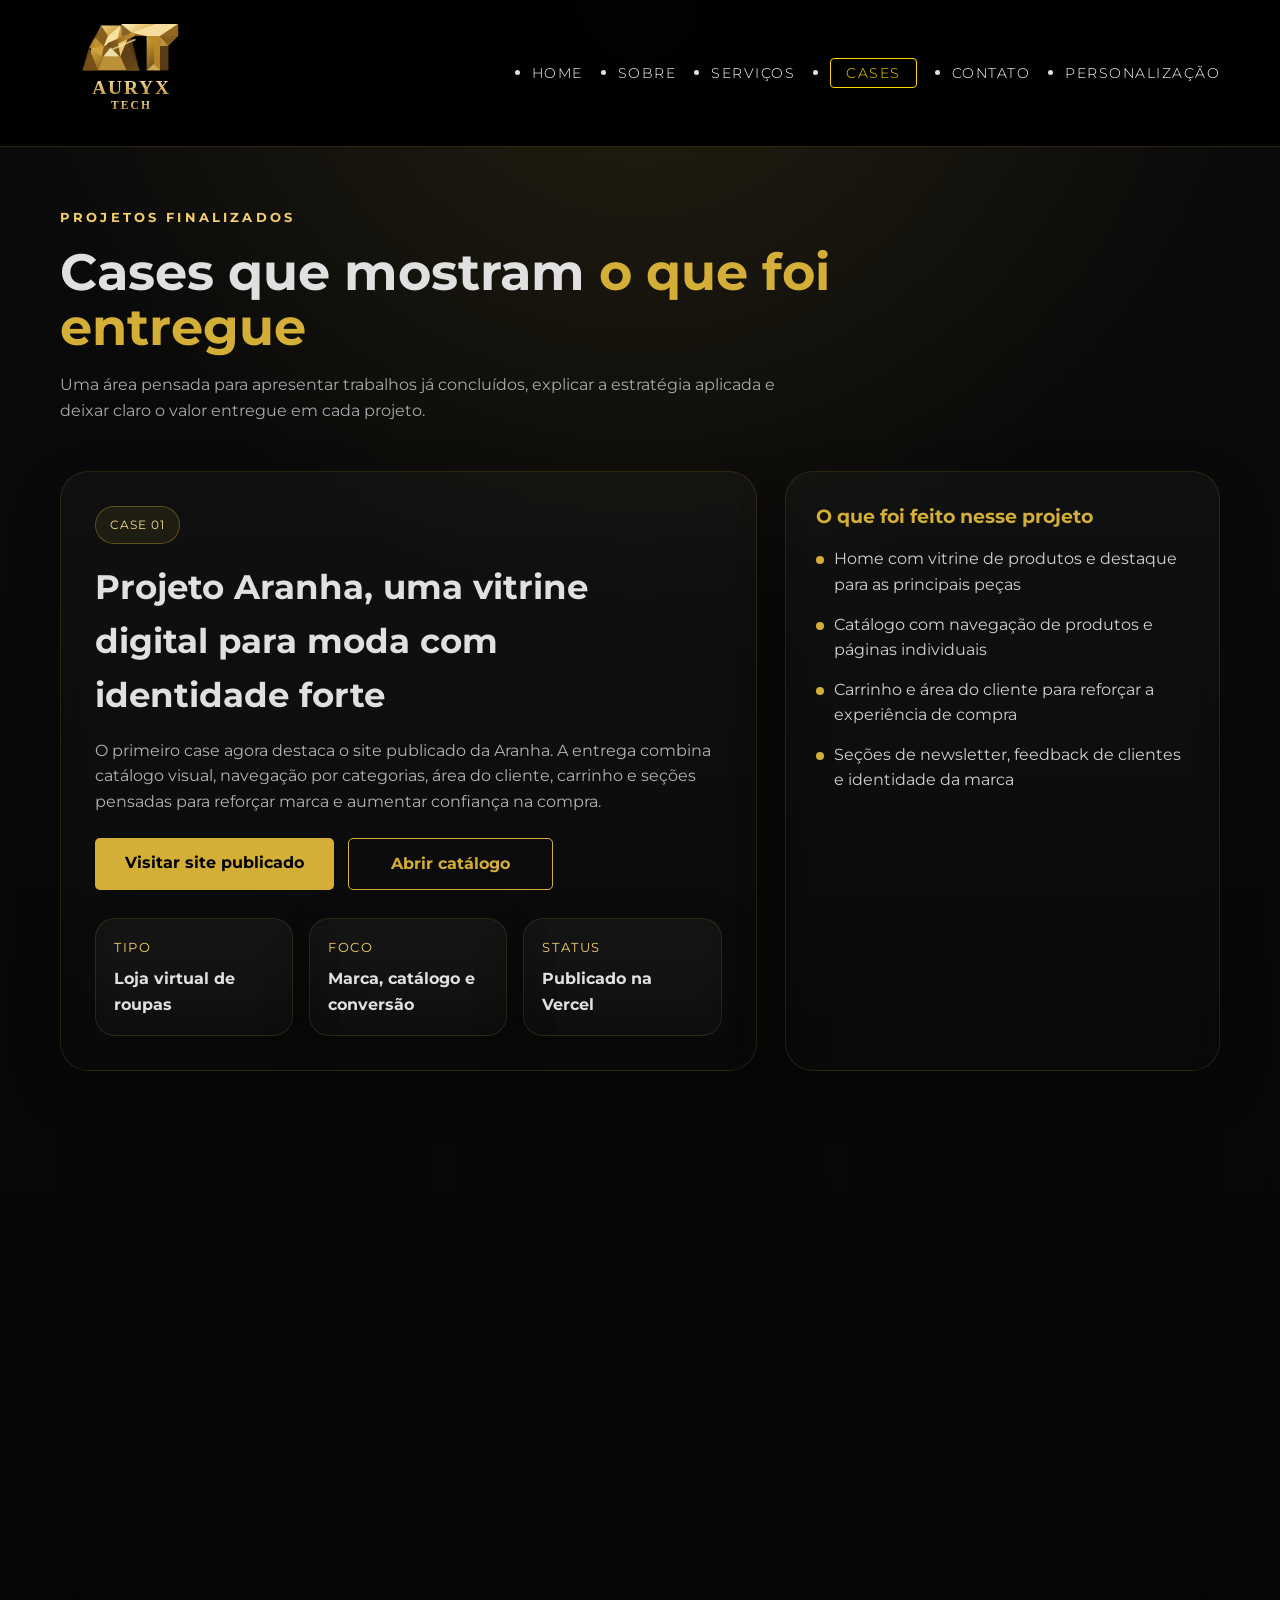
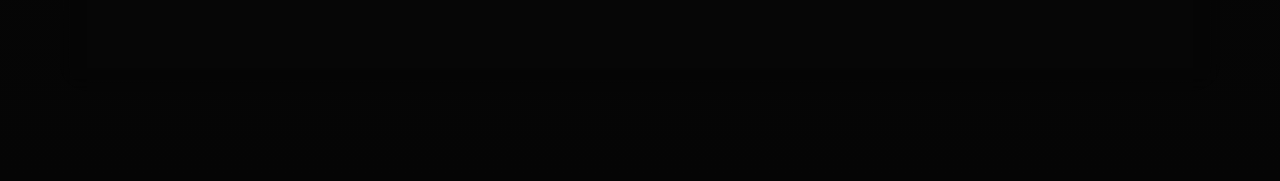
==== pages/cases/index.html @ 58d67da4 "Rebrand site to AuryxTech and add cases page" ====
<!DOCTYPE html>
<html lang="pt-br">
<head>
    <meta charset="UTF-8">
    <meta name="viewport" content="width=device-width, initial-scale=1.0">
    <title>Cases | AuryxTech</title>
    <link rel="stylesheet" href="../../style.css">
    <link rel="stylesheet" href="cases.css">
    <link rel="icon" type="image/svg+xml" href="../../assets/img/auryx-favicon.svg">
</head>
<body>
    <header>
        <nav class="container">
            <a href="../../index.html" class="logo" aria-label="AuryxTech - voltar para a página inicial">
                <img src="../../assets/img/auryx-logo.svg" alt="Logo AuryxTech" class="logo-img logo-full">
            </a>
            <ul class="nav-links">
                <li><a href="../../index.html">Home</a></li>
                <li><a href="../sobre/index.html">Sobre</a></li>
                <li><a href="../servicos/index.html">Serviços</a></li>
                <li><a href="../cases/index.html" class="active">Cases</a></li>
                <li><a href="../contato/index.html">Contato</a></li>
                <li><a href="../personalizacao/index.html">Personalização</a></li>
            </ul>
        </nav>
    </header>

    <main class="container cases-page">
        <section class="cases-hero">
            <p class="eyebrow">Projetos finalizados</p>
            <h1>Cases que mostram <span class="highlight">o que foi entregue</span></h1>
            <p>Uma área pensada para apresentar trabalhos já concluídos, explicar a estratégia aplicada e deixar claro o valor entregue em cada projeto.</p>
        </section>

        <section class="case-featured">
            <div class="case-copy">
                <span class="case-badge">Case 01</span>
                <h2>Projeto Aranha, uma vitrine digital para moda com identidade forte</h2>
                <p>O primeiro case agora destaca o site publicado da Aranha. A entrega combina catálogo visual, navegação por categorias, área do cliente, carrinho e seções pensadas para reforçar marca e aumentar confiança na compra.</p>

                <div class="case-actions">
                    <a href="https://loja-roupas-ashy.vercel.app/" class="btn btn-primary" target="_blank" rel="noopener noreferrer">Visitar site publicado</a>
                    <a href="https://loja-roupas-ashy.vercel.app/pages/catalogo/index.html" class="btn btn-secondary" target="_blank" rel="noopener noreferrer">Abrir catálogo</a>
                </div>

                <div class="case-meta-grid">
                    <div class="meta-card">
                        <small>Tipo</small>
                        <strong>Loja virtual de roupas</strong>
                    </div>
                    <div class="meta-card">
                        <small>Foco</small>
                        <strong>Marca, catálogo e conversão</strong>
                    </div>
                    <div class="meta-card">
                        <small>Status</small>
                        <strong>Publicado na Vercel</strong>
                    </div>
                </div>
            </div>

            <aside class="case-panel">
                <h3>O que foi feito nesse projeto</h3>
                <ul class="case-list">
                    <li>Home com vitrine de produtos e destaque para as principais peças</li>
                    <li>Catálogo com navegação de produtos e páginas individuais</li>
                    <li>Carrinho e área do cliente para reforçar a experiência de compra</li>
                    <li>Seções de newsletter, feedback de clientes e identidade da marca</li>
                </ul>
            </aside>
        </section>

        <section class="case-sections">
            <article class="detail-card">
                <h3>Desafio</h3>
                <p>Criar uma loja online com visual de marca própria, apresentação clara das peças e uma estrutura que passasse mais valor percebido do que uma página simples de produtos soltos.</p>
            </article>

            <article class="detail-card">
                <h3>Solução aplicada</h3>
                <p>Foi desenvolvida uma experiência com foco em moda: hero forte, categorias, destaques, páginas de produto, catálogo, área do cliente e elementos de prova social para aumentar confiança.</p>
            </article>

            <article class="detail-card">
                <h3>Resultado entregue</h3>
                <p>O resultado foi um projeto publicado, responsivo e pronto para apresentar a marca Aranha de forma mais profissional, com base sólida para futuras evoluções comerciais.</p>
            </article>
        </section>

        <section class="case-next-step">
            <div>
                <p class="eyebrow">Projeto ao vivo</p>
                <h2>O case já está vinculado ao site real e pronto para receber os próximos projetos concluídos.</h2>
                <p>Se você quiser, no próximo passo eu também posso adicionar imagem de capa, screenshots do desktop e do celular e transformar essa página em um portfólio ainda mais forte.</p>
            </div>
            <a href="https://loja-roupas-ashy.vercel.app/" class="btn btn-primary" target="_blank" rel="noopener noreferrer">Abrir projeto Aranha</a>
        </section>
    </main>
</body>
</html>
---- style.css ----
@import url('https://fonts.googleapis.com/css2?family=Cinzel:wght@500;700&family=Montserrat:wght@300;500;600;700;800&display=swap');

/* Variáveis para facilitar a manutenção */
:root {
    --preto-fosco: #121212;
    --preto-card: #1e1e1e;
    --preto-profundo: #050505;
    --dourado: #d4af37;
    --dourado-hover: #f4cf6d;
    --branco-texto: #e0e0e0;
    --cinza-suave: #888;
    --cinza-borda: rgba(212, 175, 55, 0.16);
}

* {
    margin: 0;
    padding: 0;
    box-sizing: border-box;
}

body {
    background:
        radial-gradient(circle at top, rgba(212, 175, 55, 0.12), transparent 32%),
        linear-gradient(180deg, #0b0b0b 0%, var(--preto-profundo) 100%);
    color: var(--branco-texto);
    font-family: 'Montserrat', sans-serif;
    line-height: 1.6;
    min-height: 100vh;
}

.container {
    max-width: 1200px;
    margin: 0 auto;
    padding: 0 20px;
}

.eyebrow {
    color: var(--dourado-hover);
    font-size: 0.82rem;
    font-weight: 700;
    letter-spacing: 0.24em;
    text-transform: uppercase;
    margin-bottom: 16px;
}

/* Header & Navegação */
/* Importando uma fonte mais sofisticada (opcional, mas recomendado) */

header {
    background-color: rgba(0, 0, 0, 0.95);
    padding: 0.8rem 0; /* Header mais fino = mais elegante */
    border-bottom: 1px solid rgba(212, 175, 55, 0.2);
    position: sticky;
    top: 0;
    z-index: 1000;
}

nav {
    display: flex;
    justify-content: space-between;
    align-items: center;
    max-width: 1200px; /* Reduzi o max-width para os itens não ficarem "fugindo" tanto para as bordas */
    margin: 0 auto;
    padding: 0 20px;
}

.logo {
    display: flex;
    align-items: center;
    text-decoration: none;
}

.logo-img {
    display: block;
    height: 62px; /* Aumentei um pouco como você pediu */
    transition: transform 0.3s ease;
}

.logo-full {
    height: 120px;
    width: auto;
}

.logo-img:hover {
    transform: scale(1.1); /* Leve interação ao passar o mouse */
}

.logo-text {
    display: flex;
    flex-direction: column;
    font-family: 'Cinzel', serif;
    font-weight: 700;
    font-size: 1.18rem;
    color: #f3d988;
    text-transform: uppercase;
    letter-spacing: 0.22em;
    line-height: 1;
}

.logo-text small {
    font-family: 'Montserrat', sans-serif;
    font-size: 0.68rem;
    letter-spacing: 0.42em;
    margin-top: 6px;
    color: rgba(255, 229, 154, 0.8);
}

.nav-links {
    display: flex;
    gap: 35px; /* Espaço entre os links */
}

.nav-links a.active {
    color: #FFD700;
    border: 1px solid #FFD700;
    padding: 5px 15px;
    border-radius: 4px;
}

.nav-links a {
    font-family: 'Montserrat', sans-serif;
    text-decoration: none;
    color: #ffffff;
    font-weight: 300;
    font-size: 0.9rem;
    text-transform: uppercase;
    letter-spacing: 1.5px;
    transition: all 0.3s ease;
    position: relative;
}

/* Efeito de linha que surge embaixo do link */
.nav-links a::after {
    content: '';
    position: absolute;
    width: 0;
    height: 1px;
    bottom: -5px;
    left: 0;
    background-color: var(--dourado);
    transition: width 0.3s ease;
}

.nav-links a:hover {
    color: var(--dourado);
}

.nav-links a:hover::after {
    width: 100%;
}

/* Seção Hero */
.hero {
    height: 80vh;
    display: flex;
    align-items: center;
    justify-content: center;
    text-align: center;
}

.hero-content {
    max-width: 860px;
}

.hero h1 {
    font-size: 4rem;
    margin-bottom: 1.5rem;
    line-height: 1.1;
}

.highlight {
    color: var(--dourado);
}

.hero p {
    font-size: 1.2rem;
    color: var(--cinza-suave);
    max-width: 700px;
    margin: 0 auto 2.5rem;
}

.section-heading {
    margin-bottom: 28px;
}

.section-heading h2 {
    font-size: 2rem;
    max-width: 720px;
}

.home-preview {
    padding-bottom: 90px;
}

.case-highlight-card {
    display: flex;
    justify-content: space-between;
    align-items: center;
    gap: 28px;
    padding: 34px;
    border: 1px solid var(--cinza-borda);
    border-radius: 24px;
    background: linear-gradient(135deg, rgba(255, 255, 255, 0.04), rgba(212, 175, 55, 0.08));
    box-shadow: 0 24px 60px rgba(0, 0, 0, 0.28);
}

.case-highlight-card h3 {
    font-size: 1.7rem;
    margin: 10px 0 12px;
}

.case-highlight-card p {
    margin: 0;
    max-width: 720px;
    color: #b7b7b7;
}

.case-badge {
    display: inline-flex;
    align-items: center;
    padding: 8px 14px;
    border-radius: 999px;
    border: 1px solid rgba(212, 175, 55, 0.35);
    color: #f7de94;
    background: rgba(212, 175, 55, 0.08);
    font-size: 0.78rem;
    letter-spacing: 0.08em;
    text-transform: uppercase;
}

/* Botões */
.cta-group {
    display: flex;
    gap: 20px;
    justify-content: center;
}

.btn {
    padding: 12px 30px;
    text-decoration: none;
    font-weight: bold;
    border-radius: 5px;
    transition: 0.4s;
}

.btn-primary {
    background-color: var(--dourado);
    color: black;
}

.btn-primary:hover {
    background-color: var(--dourado-hover);
    transform: scale(1.05);
}

.btn-secondary {
    border: 1px solid var(--dourado);
    color: var(--dourado);
}

.btn-secondary:hover {
    background-color: rgba(212, 175, 55, 0.1);
}

/* Rodapé */
footer {
    padding: 40px 0;
    border-top: 1px solid #333;
    text-align: center;
    color: var(--cinza-suave);
    font-size: 0.9rem;
}

/* --- AJUSTES DE RESPONSIVIDADE (MOBILE) --- */

/* 1. Proteção Global contra vazamento */
html, body {
    max-width: 100%;
    overflow-x: hidden; /* Impede o scroll lateral que desloca a tela */
}

/* 2. Media Query para Celulares (até 768px) */
@media (max-width: 768px) {
    
    /* Header & Navegação */
    nav {
        flex-direction: column; /* Coloca a logo em cima e o menu embaixo */
        align-items: center;
        text-align: center;
        gap: 15px;
        padding: 15px 0;
    }

    body {
        position: relative; /* Fundamental para o pseudo-elemento funcionar */
    }

    body::before {
        content: '';
        position: fixed; /* Fixa no fundo enquanto rola */
        top: 50%;
        left: 50%;
        transform: translate(-50%, -50%);
        width: 90%; /* Logo bem grande e impactante */
        height: 90%;
        background-image: url('assets/img/auryx-logo.svg');
        background-size: contain;
        background-repeat: no-repeat;
        background-position: center;
        opacity: 0.1; /* Bem sutil para não atrapalhar a leitura */
        z-index: -1; /* Fica atrás de tudo */
        pointer-events: none; /* Não interfere nos cliques */
    }

    .hero-content img {
        display: none !important; /* Esconde a imagem central para mobile */
    }

    /* --- Outros Ajustes Necessários (já discutidos) --- */
    h1 {
        font-size: 2rem;
        margin-top: 20px;
    }

    p {
        font-size: 1rem;
        padding: 0 10px;
    }

    .hero img, .sobre-container img { 
        display: none !important; 
    }

    .hero-content, .sobre-detalhes {
        margin-top: 20px;
        padding: 0 20px;
    }

    .logo-text {
        font-size: 1rem; /* Diminui o texto da logo no celular */
        letter-spacing: 0.16em;
    }

    .logo-text small {
        letter-spacing: 0.28em;
    }

    .nav-links {
        display: flex;
        flex-wrap: wrap; /* Se os links forem muitos, eles quebram linha suavemente */
        justify-content: center;
        gap: 10px;
        padding: 0;
    }

    .nav-links li {
        list-style: none;
    }

    .nav-links a {
        font-size: 0.8rem; /* Diminui um pouco o texto para caber melhor */
        letter-spacing: 1px;
    }

    .logo {
        margin-bottom: 5px;
    }
    
    .logo-img {
        height: 50px; /* Reduz levemente para ganhar espaço vertical */
    }

    .logo-full {
        height: 88px;
    }

    /* Hero Section (A parte que estava saindo da tela) */
    .hero {
        height: auto;
        padding: 60px 20px;
    }

    .hero h1 {
        font-size: 2.2rem; /* Diminuído para caber na largura do celular */
        line-height: 1.2;
    }

    .hero p {
        font-size: 1rem;
        margin-bottom: 2rem;
    }

    /* Botões */
    .cta-group {
        flex-direction: column; /* Botões um em cima do outro */
        width: 100%;
        max-width: 300px;
        margin: 0 auto;
    }

    .case-highlight-card {
        flex-direction: column;
        align-items: flex-start;
        padding: 26px;
    }

    .section-heading h2 {
        font-size: 1.6rem;
    }

    .btn {
        width: 100%; /* Botão ocupa a largura total disponível */
        text-align: center;
    }
    .contato-container {
        display: flex;
        flex-direction: column;
        align-items: center;
        gap: 30px;
        padding: 20px;
    }

    /* 2. Organizando os Cards de E-mail e WhatsApp */
    /* Em vez de uma lista vertical simples, vamos deixá-los mais compactos */
    .contato-info {
        width: 100%;
        display: grid;
        grid-template-columns: 1fr; /* Um por linha, mas com design de card */
        gap: 15px;
    }

    .info-item {
        background: rgba(255, 255, 255, 0.05); /* Fundo sutil */
        padding: 15px;
        border-radius: 12px;
        border: 1px solid rgba(212, 175, 55, 0.3); /* Bordas douradas suaves */
        display: flex;
        align-items: center;
        gap: 15px;
    }

    .info-item .icon {
        font-size: 1.5rem;
    }

    .info-item div p {
        font-size: 0.8rem; /* Diminui o texto longo para não quebrar a tela */
        word-break: break-all; /* Garante que o e-mail não "fuja" da tela */
    }

    /* 3. Ajuste do Formulário */
    .contato-form {
        width: 100%;
        max-width: 100%;
        padding: 25px;
        background: #111; /* Cor sólida para destacar do fundo transparente */
        border-radius: 15px;
        box-shadow: 0 10px 30px rgba(0,0,0,0.5);
    }

    .contato-form h2 {
        font-size: 1.4rem;
        margin-bottom: 20px;
        text-align: center;
    }

    /* Fazendo o botão de enviar ocupar a largura toda */
    .btn-enviar {
        width: 100%;
        padding: 15px;
        font-weight: bold;
    }
}
---- pages/cases/cases.css ----
.cases-page {
    padding-top: 60px;
    padding-bottom: 90px;
}

.cases-hero {
    max-width: 780px;
    margin-bottom: 48px;
}

.cases-hero h1 {
    font-size: 3.2rem;
    line-height: 1.08;
    margin-bottom: 18px;
}

.cases-hero p:last-child {
    color: #a9a9a9;
    max-width: 720px;
}

.case-featured {
    display: grid;
    grid-template-columns: 1.6fr 1fr;
    gap: 28px;
    align-items: stretch;
    margin-bottom: 34px;
}

.case-copy,
.case-panel,
.detail-card,
.meta-card,
.case-next-step {
    border: 1px solid rgba(212, 175, 55, 0.14);
    background: linear-gradient(180deg, rgba(255, 255, 255, 0.03), rgba(255, 255, 255, 0.01));
    backdrop-filter: blur(10px);
    box-shadow: 0 20px 50px rgba(0, 0, 0, 0.22);
}

.case-copy {
    border-radius: 28px;
    padding: 34px;
}

.case-copy h2 {
    font-size: 2.1rem;
    margin: 16px 0;
    max-width: 560px;
}

.case-copy p {
    color: #b3b3b3;
    max-width: 640px;
}

.case-actions {
    display: flex;
    flex-wrap: wrap;
    gap: 14px;
    margin: 24px 0 8px;
}

.case-actions .btn {
    min-width: 205px;
    text-align: center;
}

.case-meta-grid {
    display: grid;
    grid-template-columns: repeat(3, minmax(0, 1fr));
    gap: 16px;
    margin-top: 28px;
}

.meta-card {
    border-radius: 20px;
    padding: 18px;
}

.meta-card small {
    display: block;
    color: var(--dourado-hover);
    text-transform: uppercase;
    letter-spacing: 0.12em;
    margin-bottom: 8px;
}

.meta-card strong {
    font-size: 1rem;
}

.case-panel {
    border-radius: 28px;
    padding: 30px;
}

.case-panel h3,
.detail-card h3 {
    color: var(--dourado);
    margin-bottom: 14px;
}

.case-list {
    list-style: none;
    display: grid;
    gap: 14px;
}

.case-list li {
    position: relative;
    padding-left: 18px;
    color: #d1d1d1;
}

.case-list li::before {
    content: '';
    position: absolute;
    left: 0;
    top: 10px;
    width: 8px;
    height: 8px;
    border-radius: 999px;
    background: var(--dourado);
}

.case-sections {
    display: grid;
    grid-template-columns: repeat(3, minmax(0, 1fr));
    gap: 22px;
    margin-bottom: 34px;
}

.detail-card {
    border-radius: 24px;
    padding: 26px;
}

.detail-card p,
.case-next-step p:last-child {
    color: #b5b5b5;
}

.case-next-step {
    display: flex;
    justify-content: space-between;
    align-items: center;
    gap: 24px;
    padding: 30px 32px;
    border-radius: 28px;
}

.case-next-step h2 {
    font-size: 1.8rem;
    margin-bottom: 12px;
    max-width: 680px;
}

@media (max-width: 980px) {
    .case-featured,
    .case-sections {
        grid-template-columns: 1fr;
    }

    .case-meta-grid {
        grid-template-columns: 1fr;
    }

    .case-actions {
        flex-direction: column;
    }

    .case-next-step {
        flex-direction: column;
        align-items: flex-start;
    }
}

@media (max-width: 768px) {
    .cases-page {
        padding-top: 40px;
    }

    .cases-hero h1 {
        font-size: 2.35rem;
    }

    .case-copy,
    .case-panel,
    .detail-card,
    .case-next-step {
        padding: 24px;
    }

    .case-copy h2 {
        font-size: 1.6rem;
    }

    .case-next-step h2 {
        font-size: 1.45rem;
    }
}
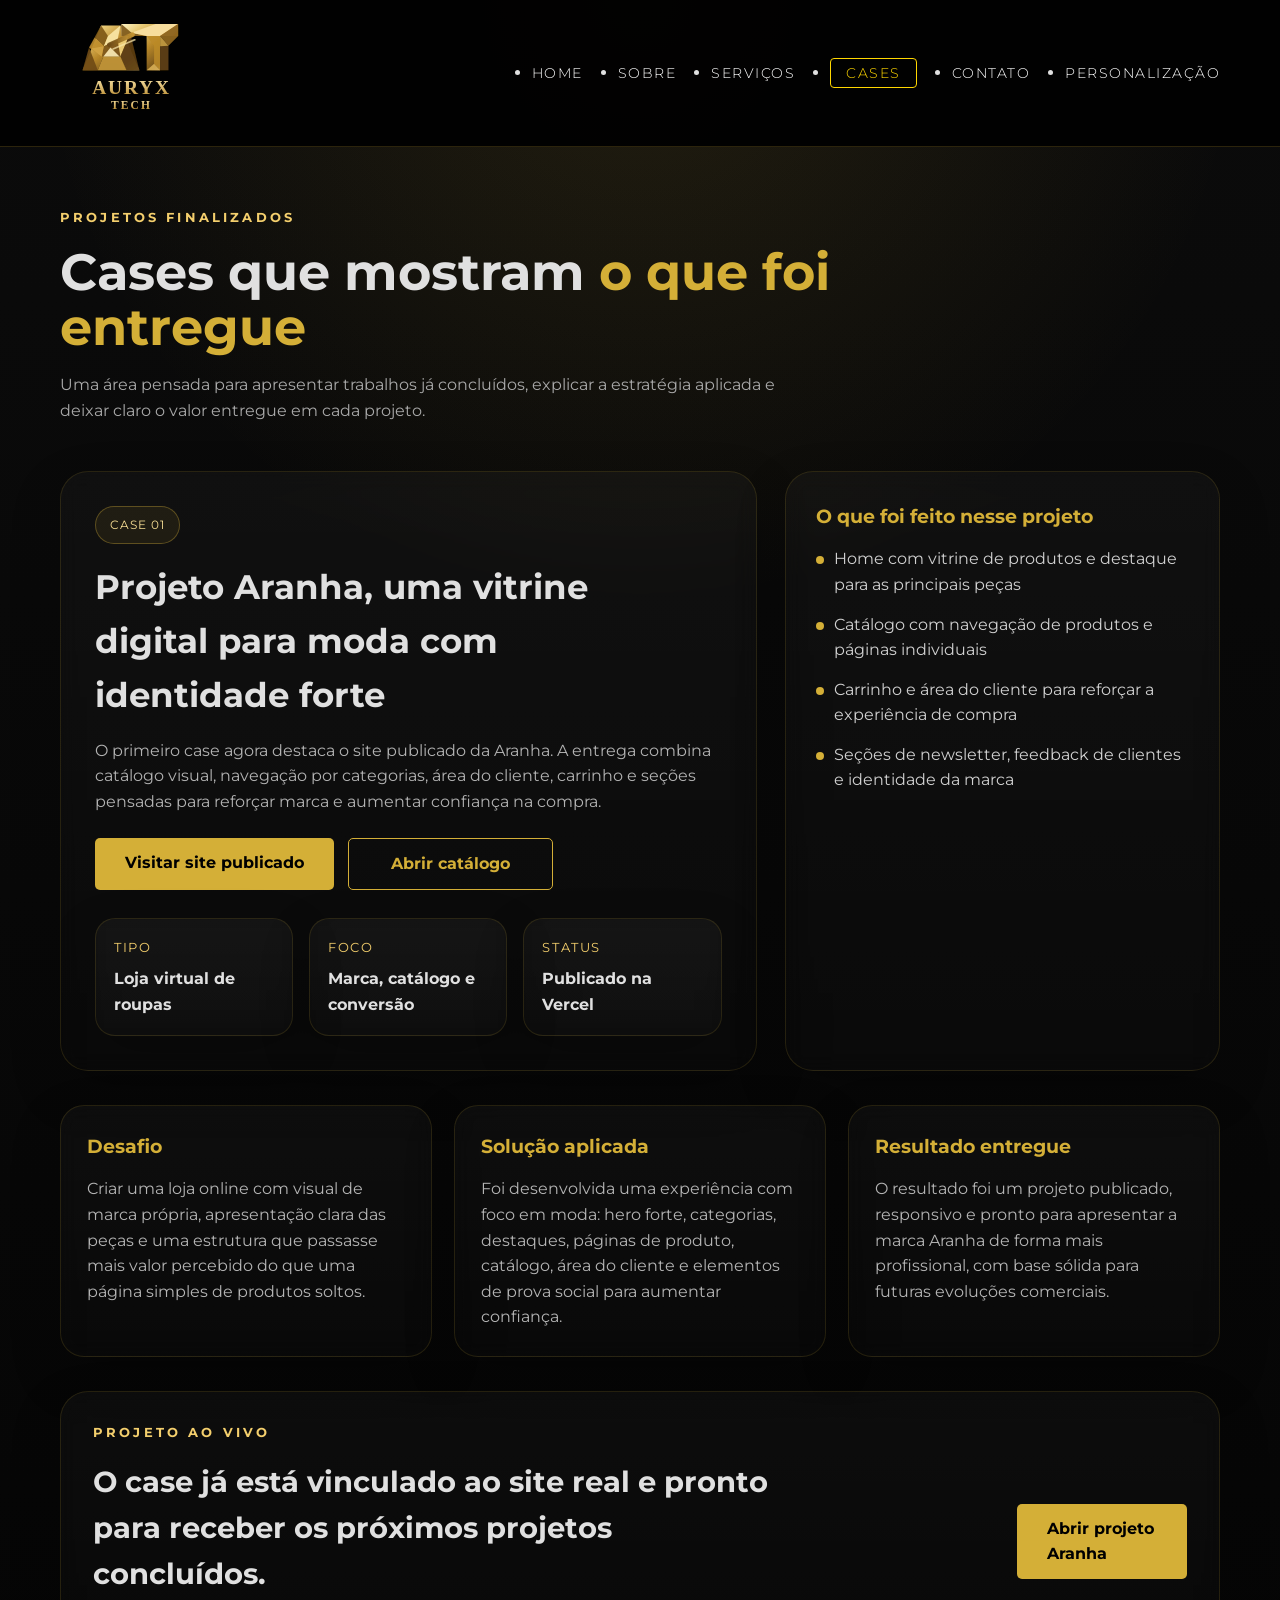
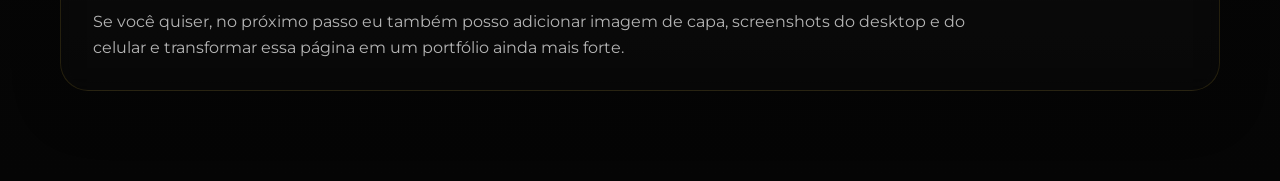
==== commit 3c74949d: "ajustes finais do dia" ====
--- a/pages/cases/index.html
+++ b/pages/cases/index.html
@@ -39,7 +39,7 @@
                 <p>O primeiro case agora destaca o site publicado da Aranha. A entrega combina catálogo visual, navegação por categorias, área do cliente, carrinho e seções pensadas para reforçar marca e aumentar confiança na compra.</p>
 
                 <div class="case-actions">
-                    <a href="https://loja-roupas-ashy.vercel.app/" class="btn btn-primary" target="_blank" rel="noopener noreferrer">Visitar site publicado</a>
+                    <a href="https://loja-roupas-ashy.vercel.app" class="btn btn-primary" target="_blank" rel="noopener noreferrer">Visitar site publicado</a>
                     <a href="https://loja-roupas-ashy.vercel.app/pages/catalogo/index.html" class="btn btn-secondary" target="_blank" rel="noopener noreferrer">Abrir catálogo</a>
                 </div>
 
@@ -93,7 +93,7 @@
                 <h2>O case já está vinculado ao site real e pronto para receber os próximos projetos concluídos.</h2>
                 <p>Se você quiser, no próximo passo eu também posso adicionar imagem de capa, screenshots do desktop e do celular e transformar essa página em um portfólio ainda mais forte.</p>
             </div>
-            <a href="https://loja-roupas-ashy.vercel.app/" class="btn btn-primary" target="_blank" rel="noopener noreferrer">Abrir projeto Aranha</a>
+            <a href="https://loja-roupas-ashy.vercel.app" class="btn btn-primary" target="_blank" rel="noopener noreferrer">Abrir projeto Aranha</a>
         </section>
     </main>
 </body>
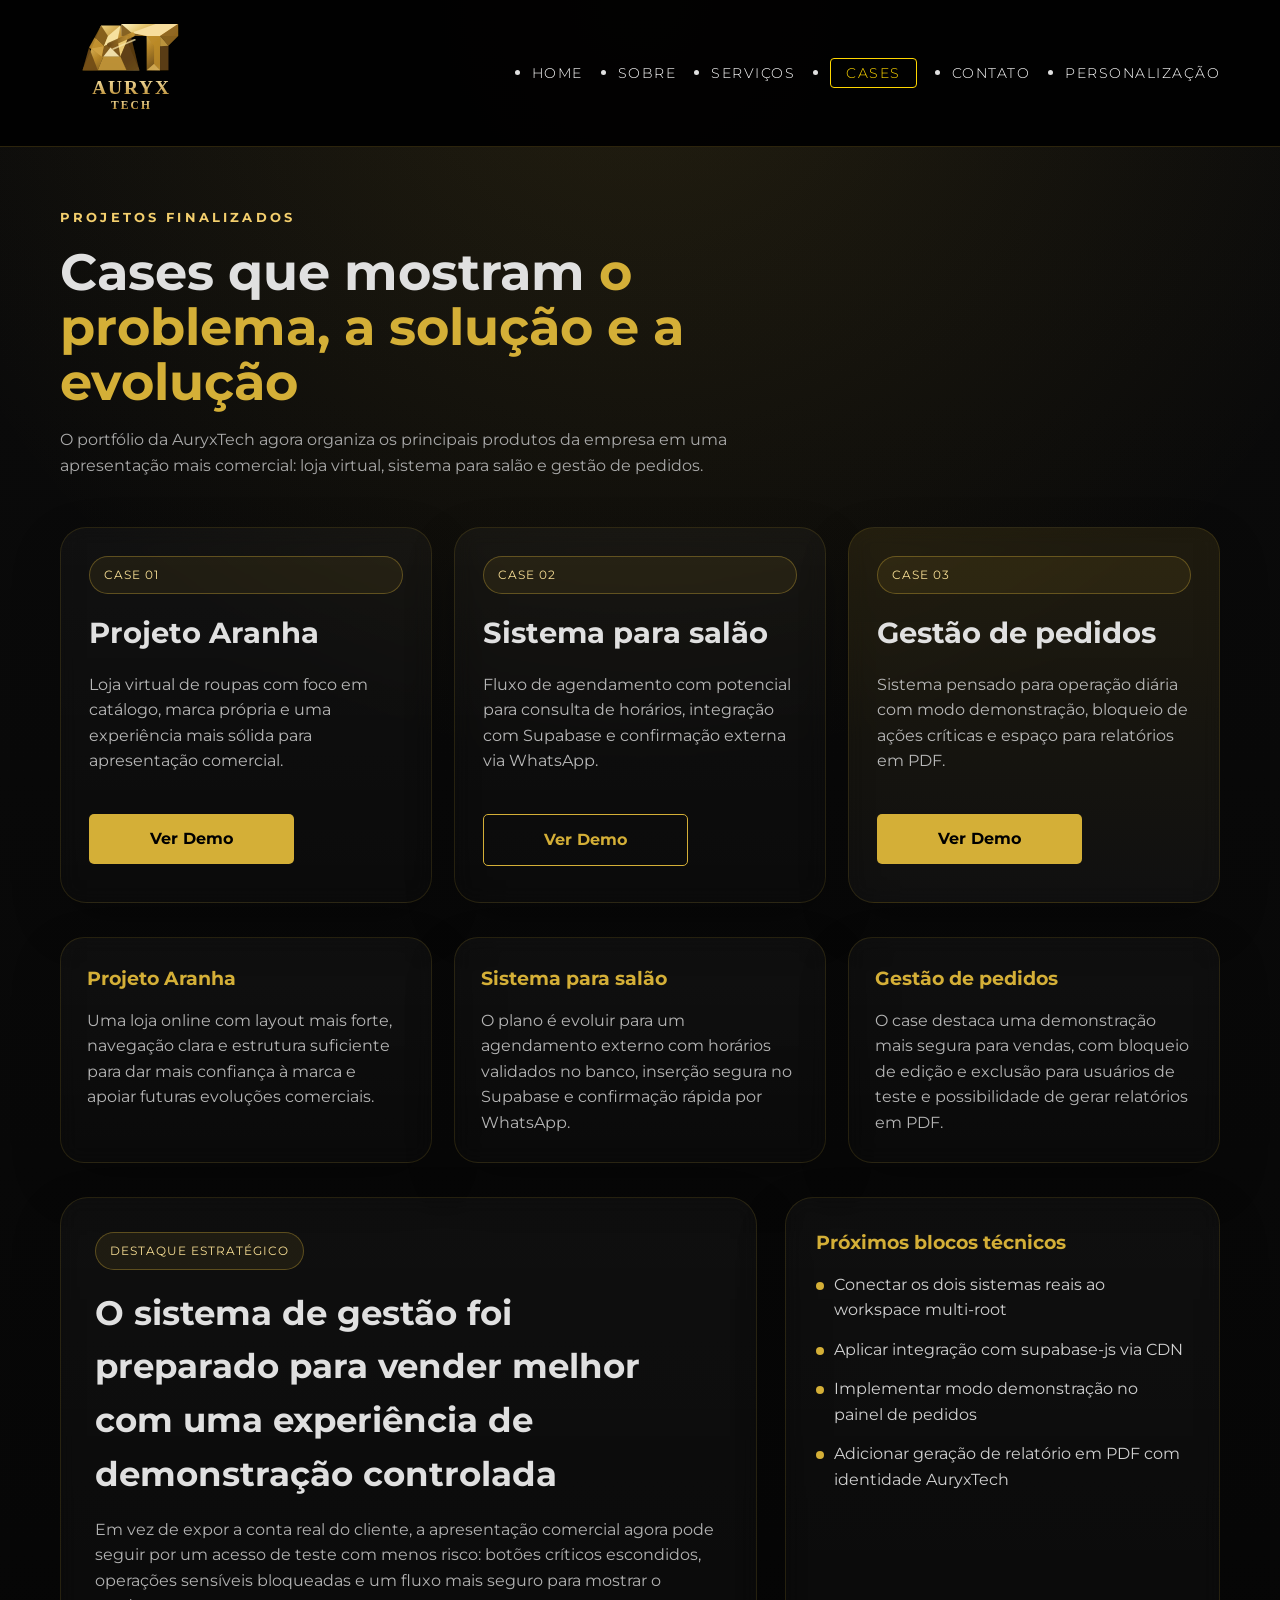
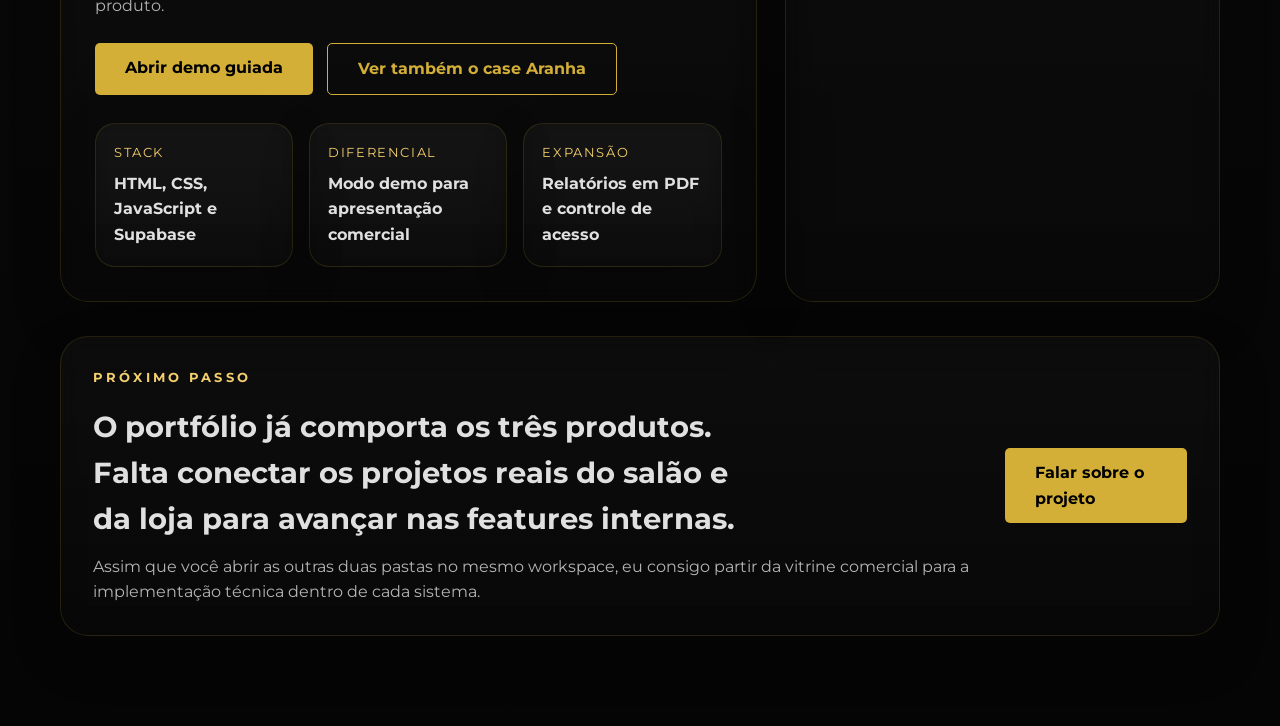
==== commit 7812c7d2: "Update portfolio and guided demo modal" ====
--- a/pages/cases/index.html
+++ b/pages/cases/index.html
@@ -28,72 +28,101 @@
     <main class="container cases-page">
         <section class="cases-hero">
             <p class="eyebrow">Projetos finalizados</p>
-            <h1>Cases que mostram <span class="highlight">o que foi entregue</span></h1>
-            <p>Uma área pensada para apresentar trabalhos já concluídos, explicar a estratégia aplicada e deixar claro o valor entregue em cada projeto.</p>
+            <h1>Cases que mostram <span class="highlight">o problema, a solução e a evolução</span></h1>
+            <p>O portfólio da AuryxTech agora organiza os principais produtos da empresa em uma apresentação mais comercial: loja virtual, sistema para salão e gestão de pedidos.</p>
+        </section>
+
+        <section class="case-overview-grid">
+            <article class="overview-card">
+                <span class="case-badge">Case 01</span>
+                <h2>Projeto Aranha</h2>
+                <p>Loja virtual de roupas com foco em catálogo, marca própria e uma experiência mais sólida para apresentação comercial.</p>
+                <div class="case-actions">
+                    <a href="https://loja-roupas-ashy.vercel.app/" class="btn btn-primary" target="_blank" rel="noopener noreferrer">Ver Demo</a>
+                </div>
+            </article>
+
+            <article class="overview-card">
+                <span class="case-badge">Case 02</span>
+                <h2>Sistema para salão</h2>
+                <p>Fluxo de agendamento com potencial para consulta de horários, integração com Supabase e confirmação externa via WhatsApp.</p>
+                <div class="case-actions">
+                    <a href="https://meu-salao-app.vercel.app" class="btn btn-secondary" target="_blank" rel="noopener noreferrer">Ver Demo</a>
+                </div>
+            </article>
+
+            <article class="overview-card overview-card-accent">
+                <span class="case-badge">Case 03</span>
+                <h2>Gestão de pedidos</h2>
+                <p>Sistema pensado para operação diária com modo demonstração, bloqueio de ações críticas e espaço para relatórios em PDF.</p>
+                <div class="case-actions">
+                    <a href="https://personaliza-mu.vercel.app/login.html" class="btn btn-primary" target="_blank" rel="noopener noreferrer">Ver Demo</a>
+                </div>
+            </article>
+        </section>
+
+        <section class="case-sections">
+            <article class="detail-card">
+                <h3>Projeto Aranha</h3>
+                <p>Uma loja online com layout mais forte, navegação clara e estrutura suficiente para dar mais confiança à marca e apoiar futuras evoluções comerciais.</p>
+            </article>
+
+            <article class="detail-card">
+                <h3>Sistema para salão</h3>
+                <p>O plano é evoluir para um agendamento externo com horários validados no banco, inserção segura no Supabase e confirmação rápida por WhatsApp.</p>
+            </article>
+
+            <article class="detail-card">
+                <h3>Gestão de pedidos</h3>
+                <p>O case destaca uma demonstração mais segura para vendas, com bloqueio de edição e exclusão para usuários de teste e possibilidade de gerar relatórios em PDF.</p>
+            </article>
         </section>
 
         <section class="case-featured">
             <div class="case-copy">
-                <span class="case-badge">Case 01</span>
-                <h2>Projeto Aranha, uma vitrine digital para moda com identidade forte</h2>
-                <p>O primeiro case agora destaca o site publicado da Aranha. A entrega combina catálogo visual, navegação por categorias, área do cliente, carrinho e seções pensadas para reforçar marca e aumentar confiança na compra.</p>
+                <span class="case-badge">Destaque estratégico</span>
+                <h2>O sistema de gestão foi preparado para vender melhor com uma experiência de demonstração controlada</h2>
+                <p>Em vez de expor a conta real do cliente, a apresentação comercial agora pode seguir por um acesso de teste com menos risco: botões críticos escondidos, operações sensíveis bloqueadas e um fluxo mais seguro para mostrar o produto.</p>
 
                 <div class="case-actions">
-                    <a href="https://loja-roupas-ashy.vercel.app" class="btn btn-primary" target="_blank" rel="noopener noreferrer">Visitar site publicado</a>
-                    <a href="https://loja-roupas-ashy.vercel.app/pages/catalogo/index.html" class="btn btn-secondary" target="_blank" rel="noopener noreferrer">Abrir catálogo</a>
+                    <a href="https://personaliza-mu.vercel.app/login.html" class="btn btn-primary" target="_blank" rel="noopener noreferrer">Abrir demo guiada</a>
+                    <a href="https://loja-roupas-ashy.vercel.app" class="btn btn-secondary" target="_blank" rel="noopener noreferrer">Ver também o case Aranha</a>
                 </div>
 
                 <div class="case-meta-grid">
                     <div class="meta-card">
-                        <small>Tipo</small>
-                        <strong>Loja virtual de roupas</strong>
+                        <small>Stack</small>
+                        <strong>HTML, CSS, JavaScript e Supabase</strong>
                     </div>
                     <div class="meta-card">
-                        <small>Foco</small>
-                        <strong>Marca, catálogo e conversão</strong>
+                        <small>Diferencial</small>
+                        <strong>Modo demo para apresentação comercial</strong>
                     </div>
                     <div class="meta-card">
-                        <small>Status</small>
-                        <strong>Publicado na Vercel</strong>
+                        <small>Expansão</small>
+                        <strong>Relatórios em PDF e controle de acesso</strong>
                     </div>
                 </div>
             </div>
 
             <aside class="case-panel">
-                <h3>O que foi feito nesse projeto</h3>
+                <h3>Próximos blocos técnicos</h3>
                 <ul class="case-list">
-                    <li>Home com vitrine de produtos e destaque para as principais peças</li>
-                    <li>Catálogo com navegação de produtos e páginas individuais</li>
-                    <li>Carrinho e área do cliente para reforçar a experiência de compra</li>
-                    <li>Seções de newsletter, feedback de clientes e identidade da marca</li>
+                    <li>Conectar os dois sistemas reais ao workspace multi-root</li>
+                    <li>Aplicar integração com supabase-js via CDN</li>
+                    <li>Implementar modo demonstração no painel de pedidos</li>
+                    <li>Adicionar geração de relatório em PDF com identidade AuryxTech</li>
                 </ul>
             </aside>
         </section>
 
-        <section class="case-sections">
-            <article class="detail-card">
-                <h3>Desafio</h3>
-                <p>Criar uma loja online com visual de marca própria, apresentação clara das peças e uma estrutura que passasse mais valor percebido do que uma página simples de produtos soltos.</p>
-            </article>
-
-            <article class="detail-card">
-                <h3>Solução aplicada</h3>
-                <p>Foi desenvolvida uma experiência com foco em moda: hero forte, categorias, destaques, páginas de produto, catálogo, área do cliente e elementos de prova social para aumentar confiança.</p>
-            </article>
-
-            <article class="detail-card">
-                <h3>Resultado entregue</h3>
-                <p>O resultado foi um projeto publicado, responsivo e pronto para apresentar a marca Aranha de forma mais profissional, com base sólida para futuras evoluções comerciais.</p>
-            </article>
-        </section>
-
         <section class="case-next-step">
             <div>
-                <p class="eyebrow">Projeto ao vivo</p>
-                <h2>O case já está vinculado ao site real e pronto para receber os próximos projetos concluídos.</h2>
-                <p>Se você quiser, no próximo passo eu também posso adicionar imagem de capa, screenshots do desktop e do celular e transformar essa página em um portfólio ainda mais forte.</p>
+                <p class="eyebrow">Próximo passo</p>
+                <h2>O portfólio já comporta os três produtos. Falta conectar os projetos reais do salão e da loja para avançar nas features internas.</h2>
+                <p>Assim que você abrir as outras duas pastas no mesmo workspace, eu consigo partir da vitrine comercial para a implementação técnica dentro de cada sistema.</p>
             </div>
-            <a href="https://loja-roupas-ashy.vercel.app" class="btn btn-primary" target="_blank" rel="noopener noreferrer">Abrir projeto Aranha</a>
+            <a href="../contato/index.html" class="btn btn-primary">Falar sobre o projeto</a>
         </section>
     </main>
 </body>
--- a/style.css
+++ b/style.css
@@ -192,6 +192,58 @@
     padding-bottom: 90px;
 }
 
+.case-grid {
+    display: grid;
+    grid-template-columns: repeat(3, minmax(0, 1fr));
+    gap: 22px;
+    margin-bottom: 28px;
+}
+
+.portfolio-card {
+    display: flex;
+    flex-direction: column;
+    gap: 18px;
+    min-height: 100%;
+    padding: 28px;
+    border: 1px solid var(--cinza-borda);
+    border-radius: 24px;
+    background: linear-gradient(180deg, rgba(255, 255, 255, 0.04), rgba(212, 175, 55, 0.05));
+    box-shadow: 0 20px 45px rgba(0, 0, 0, 0.22);
+}
+
+.portfolio-card-featured {
+    background: linear-gradient(180deg, rgba(212, 175, 55, 0.12), rgba(255, 255, 255, 0.04));
+}
+
+.portfolio-card h3 {
+    font-size: 1.55rem;
+}
+
+.card-copy {
+    display: grid;
+    gap: 12px;
+    color: #c4c4c4;
+}
+
+.card-copy p {
+    margin: 0;
+}
+
+.card-copy strong {
+    color: #f1e3ac;
+}
+
+.card-actions {
+    margin-top: auto;
+}
+
+.card-actions .btn,
+.modal-actions .btn {
+    display: inline-flex;
+    align-items: center;
+    justify-content: center;
+}
+
 .case-highlight-card {
     display: flex;
     justify-content: space-between;
@@ -260,6 +312,155 @@
 
 .btn-secondary:hover {
     background-color: rgba(212, 175, 55, 0.1);
+}
+
+.is-disabled {
+    opacity: 0.55;
+    pointer-events: none;
+}
+
+.modal-overlay {
+    position: fixed;
+    inset: 0;
+    display: flex;
+    align-items: center;
+    justify-content: center;
+    padding: 20px;
+    background: rgba(0, 0, 0, 0.76);
+    opacity: 0;
+    visibility: hidden;
+    pointer-events: none;
+    transition: opacity 0.25s ease, visibility 0.25s ease;
+    z-index: 2000;
+}
+
+.modal-overlay.is-open {
+    opacity: 1;
+    visibility: visible;
+    pointer-events: auto;
+}
+
+.demo-modal {
+    position: relative;
+    width: min(100%, 640px);
+    padding: 34px;
+    border: 1px solid rgba(212, 175, 55, 0.22);
+    border-radius: 28px;
+    background: linear-gradient(180deg, rgba(16, 16, 16, 0.98), rgba(28, 23, 9, 0.98));
+    box-shadow: 0 30px 80px rgba(0, 0, 0, 0.42);
+}
+
+.demo-modal h2 {
+    font-size: 2rem;
+    margin-bottom: 12px;
+}
+
+.modal-description {
+    color: #b8b8b8;
+}
+
+.demo-flow-card {
+    display: grid;
+    gap: 12px;
+    margin: 26px 0 18px;
+}
+
+.demo-flow-step {
+    display: grid;
+    grid-template-columns: 42px 1fr;
+    gap: 14px;
+    align-items: start;
+    padding: 16px 18px;
+    border-radius: 18px;
+    border: 1px solid rgba(212, 175, 55, 0.14);
+    background: rgba(255, 255, 255, 0.03);
+}
+
+.demo-flow-step span {
+    display: inline-flex;
+    align-items: center;
+    justify-content: center;
+    width: 42px;
+    height: 42px;
+    border-radius: 999px;
+    background: rgba(212, 175, 55, 0.14);
+    color: var(--dourado-hover);
+    font-weight: 800;
+}
+
+.demo-flow-step p {
+    margin: 0;
+    color: #dfdfdf;
+}
+
+.demo-manual-note {
+    margin: 0 0 22px;
+    color: #bbbbbb;
+}
+
+.demo-manual-note strong {
+    color: #f3e0a3;
+}
+
+.demo-credentials {
+    display: grid;
+    grid-template-columns: repeat(2, minmax(0, 1fr));
+    gap: 16px;
+    margin: 28px 0;
+}
+
+.credential-box {
+    padding: 18px;
+    border-radius: 18px;
+    border: 1px solid rgba(212, 175, 55, 0.16);
+    background: rgba(255, 255, 255, 0.03);
+}
+
+.credential-box span {
+    display: block;
+    font-size: 0.82rem;
+    letter-spacing: 0.08em;
+    text-transform: uppercase;
+    color: var(--dourado-hover);
+    margin-bottom: 8px;
+}
+
+.credential-box strong {
+    font-size: 1rem;
+    color: #f2f2f2;
+    word-break: break-word;
+}
+
+.modal-actions {
+    display: flex;
+    flex-wrap: wrap;
+    gap: 14px;
+}
+
+.modal-close {
+    position: absolute;
+    top: 16px;
+    right: 18px;
+    width: 40px;
+    height: 40px;
+    border: 0;
+    border-radius: 999px;
+    background: rgba(255, 255, 255, 0.08);
+    color: #fff;
+    font-size: 1.5rem;
+    cursor: pointer;
+}
+
+.visually-hidden {
+    position: absolute;
+    width: 1px;
+    height: 1px;
+    padding: 0;
+    margin: -1px;
+    overflow: hidden;
+    clip: rect(0, 0, 0, 0);
+    white-space: nowrap;
+    border: 0;
 }
 
 /* Rodapé */
@@ -404,6 +605,15 @@
         padding: 26px;
     }
 
+    .case-grid,
+    .demo-credentials {
+        grid-template-columns: 1fr;
+    }
+
+    .demo-flow-step {
+        grid-template-columns: 1fr;
+    }
+
     .section-heading h2 {
         font-size: 1.6rem;
     }
@@ -412,6 +622,19 @@
         width: 100%; /* Botão ocupa a largura total disponível */
         text-align: center;
     }
+
+    .demo-modal {
+        padding: 24px;
+    }
+
+    .demo-modal h2 {
+        font-size: 1.6rem;
+    }
+
+    .modal-actions {
+        flex-direction: column;
+    }
+
     .contato-container {
         display: flex;
         flex-direction: column;
--- a/pages/cases/cases.css
+++ b/pages/cases/cases.css
@@ -17,6 +17,37 @@
 .cases-hero p:last-child {
     color: #a9a9a9;
     max-width: 720px;
+}
+
+.case-overview-grid {
+    display: grid;
+    grid-template-columns: repeat(3, minmax(0, 1fr));
+    gap: 22px;
+    margin-bottom: 34px;
+}
+
+.overview-card {
+    display: flex;
+    flex-direction: column;
+    gap: 16px;
+    padding: 28px;
+    border: 1px solid rgba(212, 175, 55, 0.14);
+    border-radius: 26px;
+    background: linear-gradient(180deg, rgba(255, 255, 255, 0.03), rgba(255, 255, 255, 0.01));
+    backdrop-filter: blur(10px);
+    box-shadow: 0 20px 50px rgba(0, 0, 0, 0.22);
+}
+
+.overview-card-accent {
+    background: linear-gradient(180deg, rgba(212, 175, 55, 0.1), rgba(255, 255, 255, 0.03));
+}
+
+.overview-card h2 {
+    font-size: 1.8rem;
+}
+
+.overview-card p {
+    color: #b8b8b8;
 }
 
 .case-featured {
@@ -157,6 +188,7 @@
 }
 
 @media (max-width: 980px) {
+    .case-overview-grid,
     .case-featured,
     .case-sections {
         grid-template-columns: 1fr;
